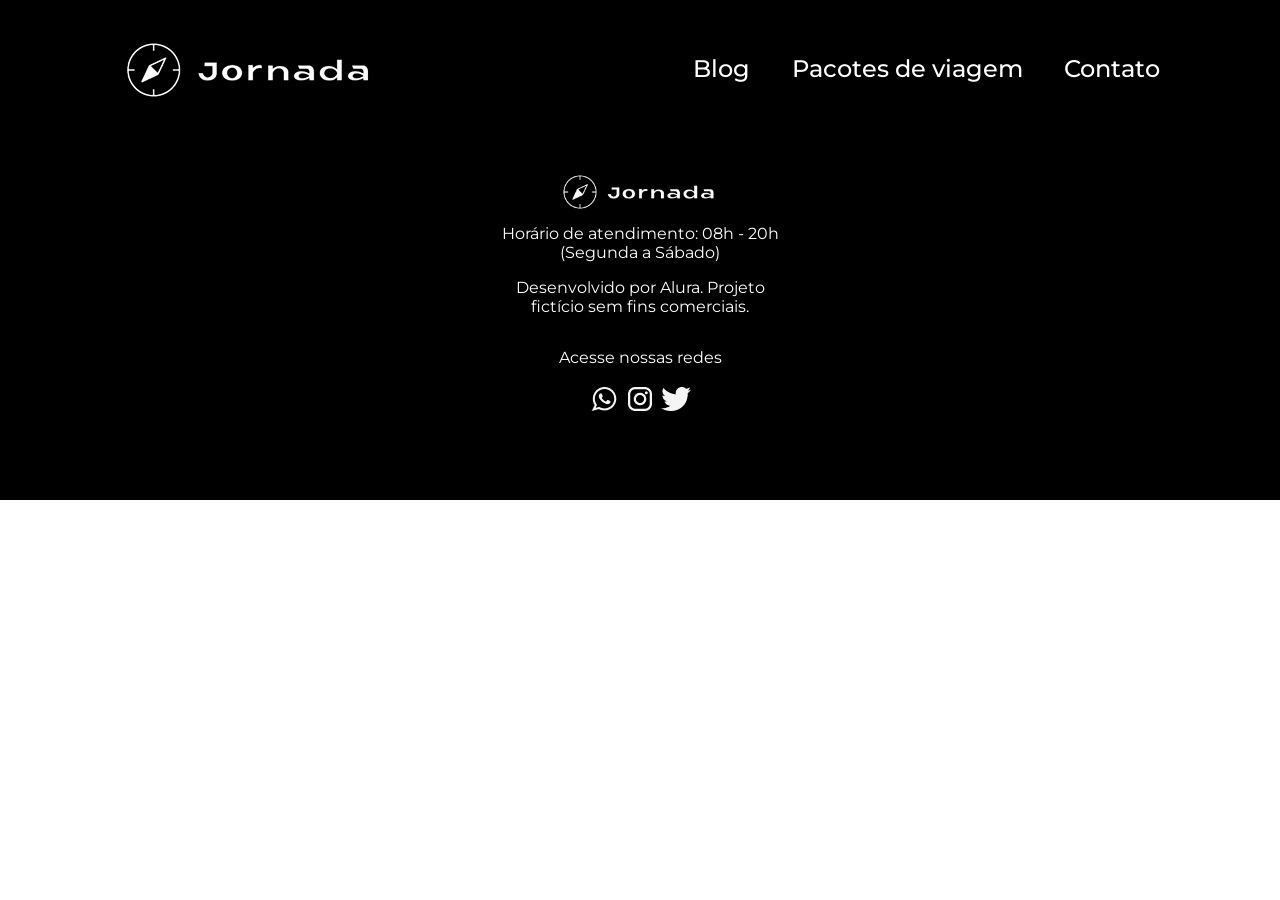
==== index.html @ edbb8ec6 "Adiciona a sessão footer" ====
<!doctype html>
<html lang="pt-br">
  <head>
    <meta charset="UTF-8" />
    <meta name="viewport" content="width=device-width, initial-scale=1.0" />
    <link rel="stylesheet" href="css/style.css" />
    <title>Jornada Viagens</title>
  </head>

  <body>
    <header>
      <a href="index.html" class="logo" title="Voltar para a tela inicial">
        <img
          class="img-mobile"
          src="img/bussola-jornada-branca.png"
          alt="Bussola do logo Jornada Viagens na cor branca"
        />
        <img
          class="img-desktop"
          src="img/bussola-texto-jornada-branca.png"
          alt="Logo Jornada Viagens na cor branca"
        />
      </a>
      <div class="navegation-menu">
        <label for="menu">
          <img src="img/menu.png" alt="" />
        </label>
        <input type="checkbox" id="menu" hidden />
        <nav>
          <ul class="list-links">
            <li>
              <a href="blog.html" target="_blank" title="Acessar Blog">Blog</a>
            </li>
            <li>
              <a
                href="pacoteshtml"
                target="_blank"
                title="Acessar Pacotes de viagem"
                >Pacotes de viagem</a
              >
            </li>
            <li>
              <a href="contato.html" target="_blank" title="Acessar Contato"
                >Contato</a
              >
            </li>
          </ul>
        </nav>
      </div>
    </header>
    <!-- <section class="hero">
      <div class="hero-img"></div>
      <h2>
        Somos uma agência apaixonada por criar viagens inesquecíveis. Do destino
        à seleção das atividades, cuidamos de todos os detalhes para que você
        aproveite ao máximo cada momento da sua jornada!
      </h2>
    </section>
     <section class="offers">
      <div class="section-title">
        <h2>Ofertas da Semana</h2>
        <hr />
      </div>
      <div class="offers-cards">
        <article class="card japao">
          <header>
            <p>HOTEL+AÉREO</p>
            <h3>
              Japão<br />
              <span>R$ 4000</span>
            </h3>
          </header>
          <footer>
            <a href="#" class="button">Ver Detalhes</a>
          </footer>
        </article>
        <article class="card san-andreas">
          <header>
            <p>HOTEL+AÉREO</p>
            <h3>
              San Andreas<br />
              <span>R$ 3000</span>
            </h3>
          </header>
          <footer>
            <a href="#" class="button">Ver Detalhes</a>
          </footer>
        </article>
        <article class="card paraiba">
          <header>
            <p>HOTEL+AÉREO</p>
            <h3>
              Paraíba<br />
              <span>R$ 1200</span>
            </h3>
          </header>
          <footer>
            <a href="#" class="button">Ver Detalhes</a>
          </footer>
        </article>
        <article class="card manaus">
          <header>
            <p>HOTEL+AÉREO</p>
            <h3>
              Manaus<br />
              <span>R$ 1600</span>
            </h3>
          </header>
          <footer>
            <a href="#" class="button">Ver Detalhes</a>
          </footer>
        </article>
      </div>
      
    </section>
    <section class="categories">
      <div class="section-title">
        <h2>Busque por Categoria</h2>
        <hr>
      </div>
      <div class="categories-cards">
        <a href="#" class="card" target="_blank" title="Busque pela categoria de Pacotes Nacionais">
          <img src="img/icon-caminhada.png" alt="ícone cinza de uma pessoa fazendo tracking">
          <h3 class="content-title">Pacotes<br> Nacionais</h3>
        </a>
        <a href="#" class="card" target="_blank" title="Busque pela categoria de Pacotes Internacionais">
          <img src="img/icon-aviao.png" alt="ícone cinza de um avião">
          <h3 class="content-title">Pacotes Internacionais</h3>
        </a>
        <a href="#" class="card single-line transfer" target="_blank" title="Busque pela categoria de Transfer">
          <img src="img/icon-veiculo.png" alt="ícone cinza de veículo">
          <h3 class="content-title">Transfer</h3>
        </a>
        <a href="#" class="card single-line" target="_blank" title="Busque pela categoria de Seguro Viagem">
          <img src="img/icon-viagem-segura.png" alt="ícone cinza do planeta terra com um cadeado">
          <h3 class="content-title">Seguro Viagem</h3>
        </a>
      </div>
    </section> 
    <section class="destinations">
      <div class="section-title">
        <h2>Destinos Populares</h2>
        <hr />
      </div>
      <div class="destinations-items">
        <article class="item">
          <header>
            <div class="img-item tokyo"></div>
            <h4 class="content-title">Tokyo</h4>
          </header>
          <p class="content-text">
            Tóquio é uma cidade vibrante e cosmopolita, com seus templos
            históricos, museus de arte moderna e arranha-céus icônicos. Não
            perca a chance de mergulhar em sua atmosfera fascinante.
          </p>
          <footer>
            <a href="#" class="button">Ver Detalhes</a>
          </footer>
        </article>
        <article class="item">
          <header>
            <div class="img-item osaka"></div>
            <h4 class="content-title">Osaka</h4>
          </header>
          <p class="content-text">
            Osaka é uma cidade agitada e moderna no Japãos. A cidade é famosa
            por sua gastronomia deliciosa e por ser um excelente ponto de
            partida para explorar outras cidades japonesas próximas.
          </p>
          <footer>
            <a href="#" class="button">Ver Detalhes</a>
          </footer>
        </article>
      </div>
    </section> 
    <section class="payments">
      <div class="section-title">
        <h2>Condiçoes de Pagamento</h2>
        <hr />
      </div>
      <div class="section-payments">
        <div class="text-content">
          <h3 class="content-title">Parcelamento em até 12x!</h3>
          <p class="content-text">
            Viaje pagando em até 12 parcelas no cartão, à vista no crédito com
            5% de desconto ou no Pix com 10% de desconto!
          </p>
        </div>
        <div class="image-content grid-layout">
          <div class="image bag"></div>
          <div class="image passport"></div>
          <div class="image people"></div>
        </div>
      </div>
    </section>
    <section class="testimonials">
      <div class="section-title">
        <h2>Depoimentos</h2>
        <hr />
      </div>
      <div class="testimonials-area">
        <article class="avatar-testimonial">
        <p>A Jornada foi uma das melhores agências de viagens que eu já experimentei. O serviço ao cliente foi excepcional, e toda a equipe foi muito atenciosa e prestativa.</p>
        <div class="avatar-comments">
          <img src="img/avatar-talita.png" alt="">
          <h2>Talita Villas Boas</h2>
          <img class="stars" src="img/icon-stars.png" alt="">
        </div>
      </article>
      <article class="avatar-testimonial">
        <p>Recomendo fortemente a agência de viagens Jornada. Eles oferecem um serviço personalizado e de alta qualidade que excedeu minhas expectativas em minha última viagem.</p>
        <div class="avatar-comments">
          <img src="img/avatar-amari.png" alt="">
          <h2>Amari Salin</h2>
          <img class="stars" src="img/icon-stars.png" alt="">
        </div>
      </article>
      <article class="avatar-testimonial">
        <p>Minha viagem com a Jornada foi incrível! Recomendo muito a agência para quem busca uma experiência emocionante e personalizada.</p>
        <div class="avatar-comments">
          <img src="img/avatar-lauro.png" alt="">
          <h2>Lauro B. Matos</h2>
          <img class="stars" src="img/icon-stars.png" alt="">
        </div>
      </div>
      
      </article>
    </section> -->
    <footer>
      <img class="logo-footer"
        src="img/bussola-texto-jornada-branca.png"
        alt="Logo Jornada Viagens na cor branca"
      />
      <p>Horário de atendimento: 08h - 20h (Segunda a Sábado)</p>
      <p>Desenvolvido por Alura. Projeto fictício sem fins comerciais.</p>
      <article class="social-network">
        <p>Acesse nossas redes</p>
        <div class="icon-social">
          <img src="img/logo-whats.png" alt="Logo do Whatsapp na cor branca">
          <img src="img/logo-instagram.png" alt="Logo do Instagram na cor branca">
          <img src="img/logo-twiter.png" alt="Logo do Twiter na cor branca">
        </div>
      </article>
    </footer>
  </body>
</html>
---- css/style.css ----
@import url(./global.css);
@import url(./header.css);
@import url(./hero.css);
@import url(./offers.css);
@import url(./categories.css);
@import url(./destinations.css);
@import url(./payments.css);
@import url(./testimonials.css);
@import url(./footer.css);
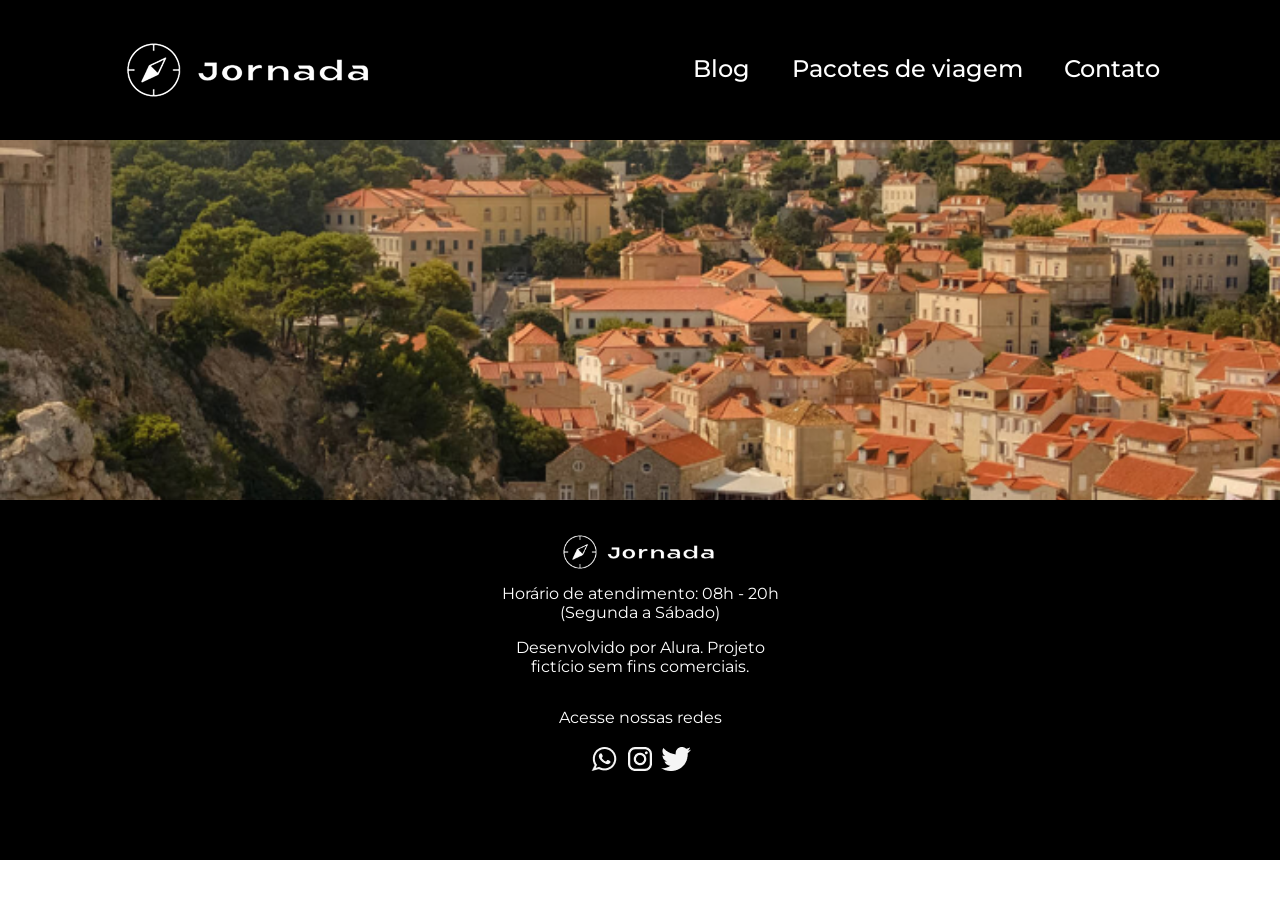
==== commit aa311273: "Adiciona imagem de fundo acima do footer" ====
--- a/index.html
+++ b/index.html
@@ -226,13 +226,17 @@
       
       </article>
     </section> -->
+    <section class="img-footer" title="Cidade na beira de um mar"></section>
     <footer>
-      <img class="logo-footer"
+      <article class="footer-info">
+        <img class="logo-footer"
         src="img/bussola-texto-jornada-branca.png"
         alt="Logo Jornada Viagens na cor branca"
       />
       <p>Horário de atendimento: 08h - 20h (Segunda a Sábado)</p>
       <p>Desenvolvido por Alura. Projeto fictício sem fins comerciais.</p>
+      </article>
+      
       <article class="social-network">
         <p>Acesse nossas redes</p>
         <div class="icon-social">
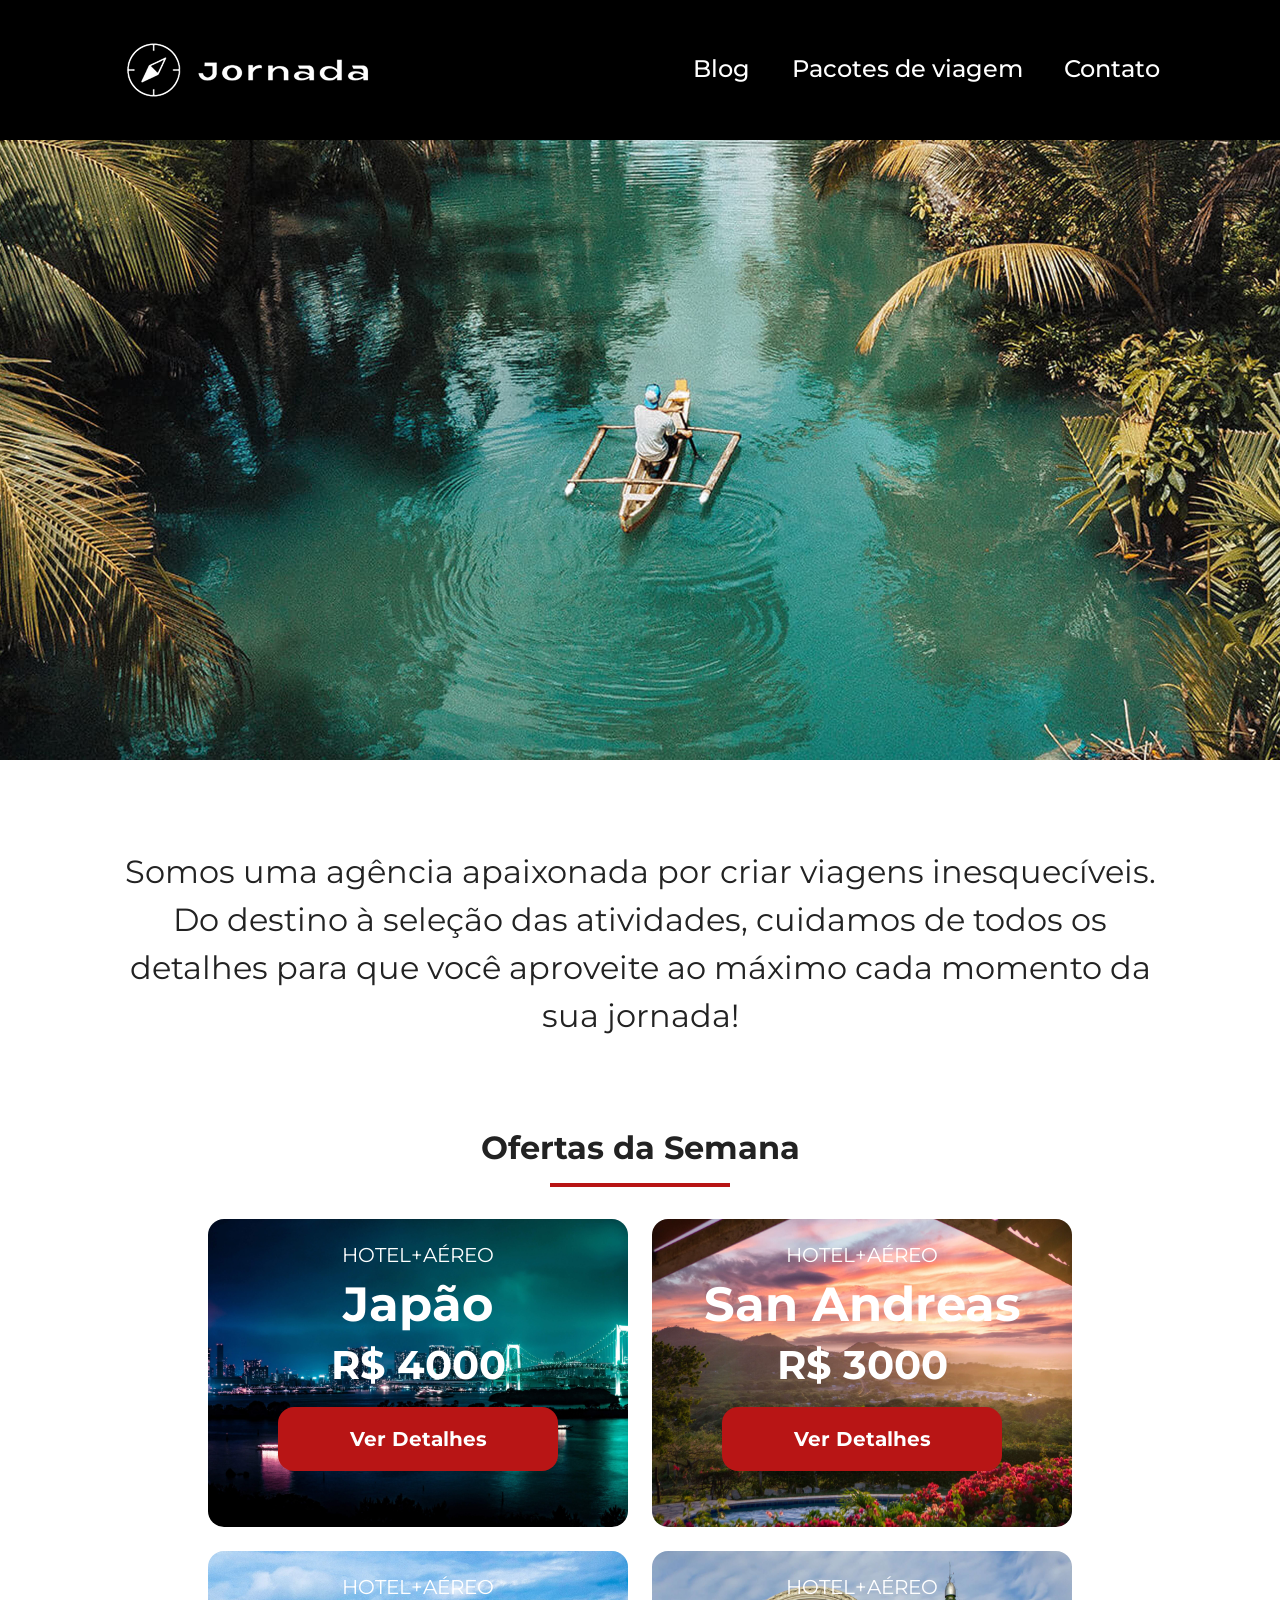
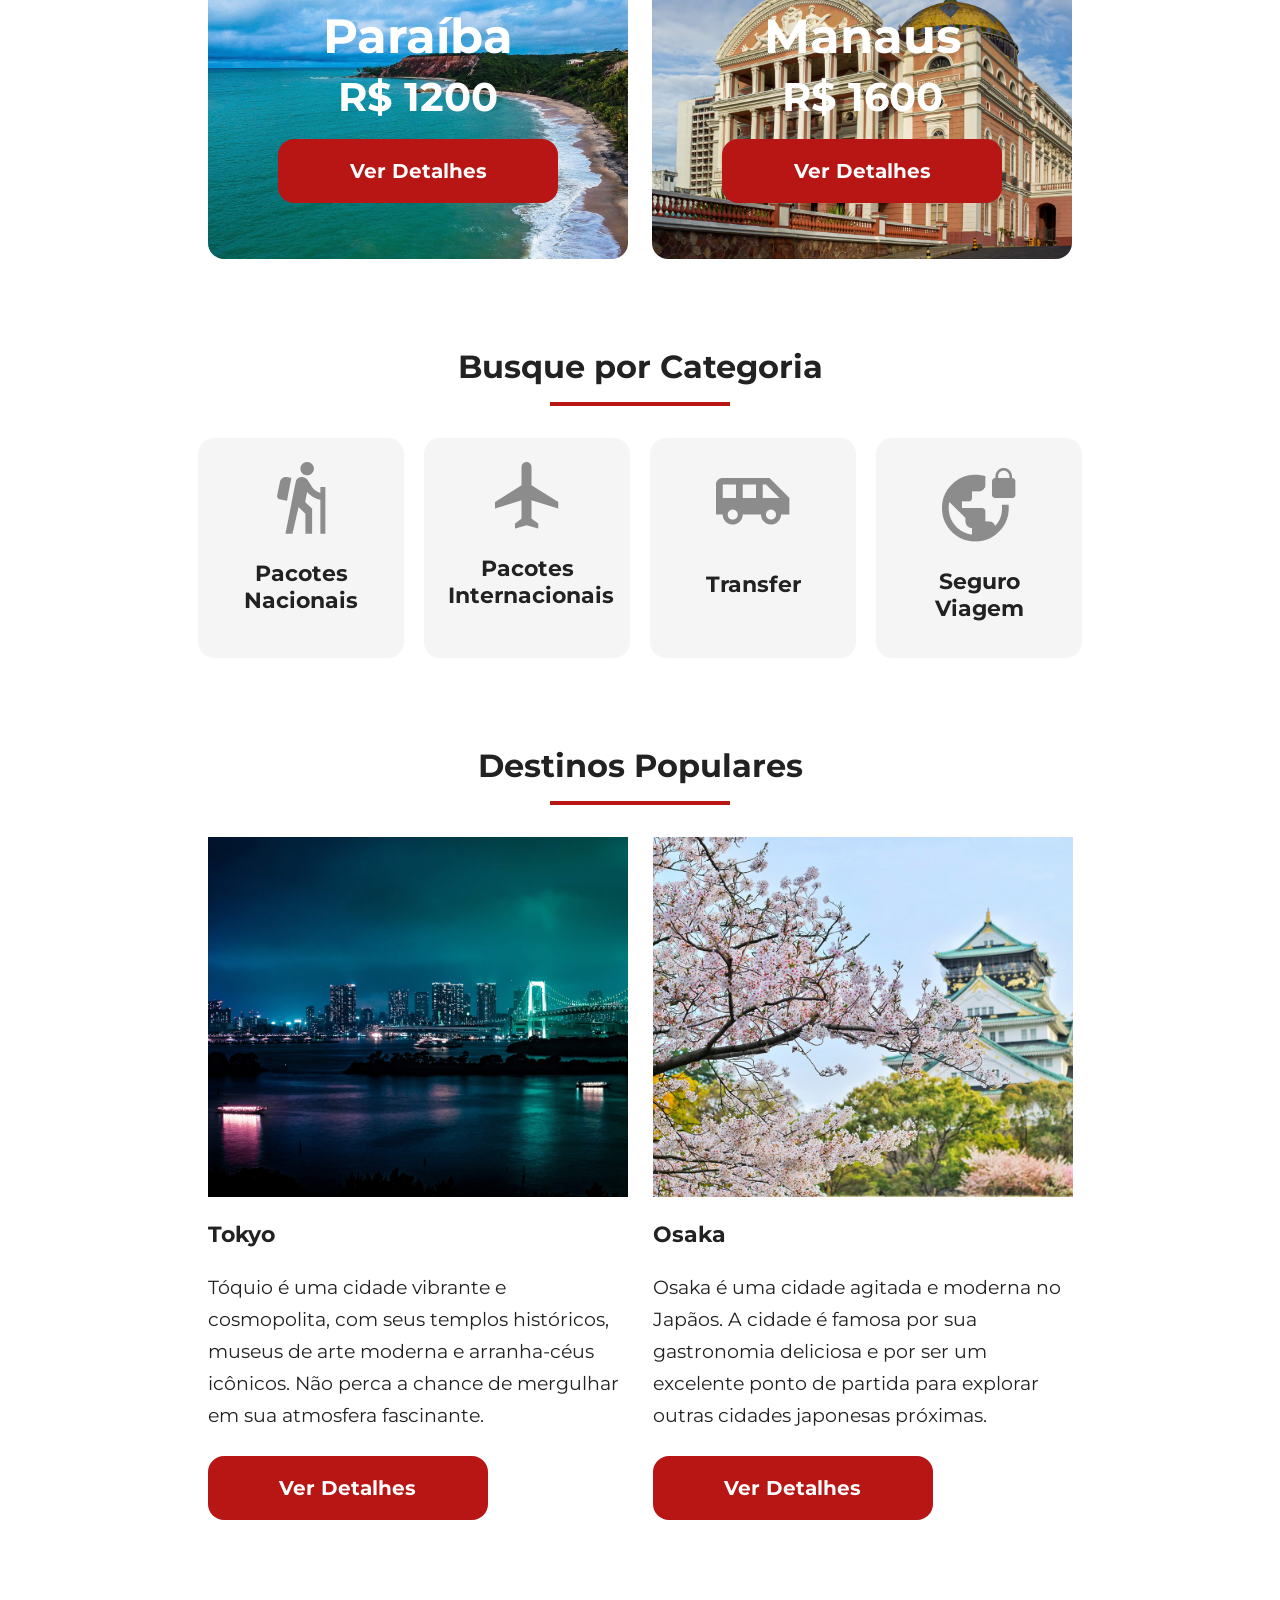
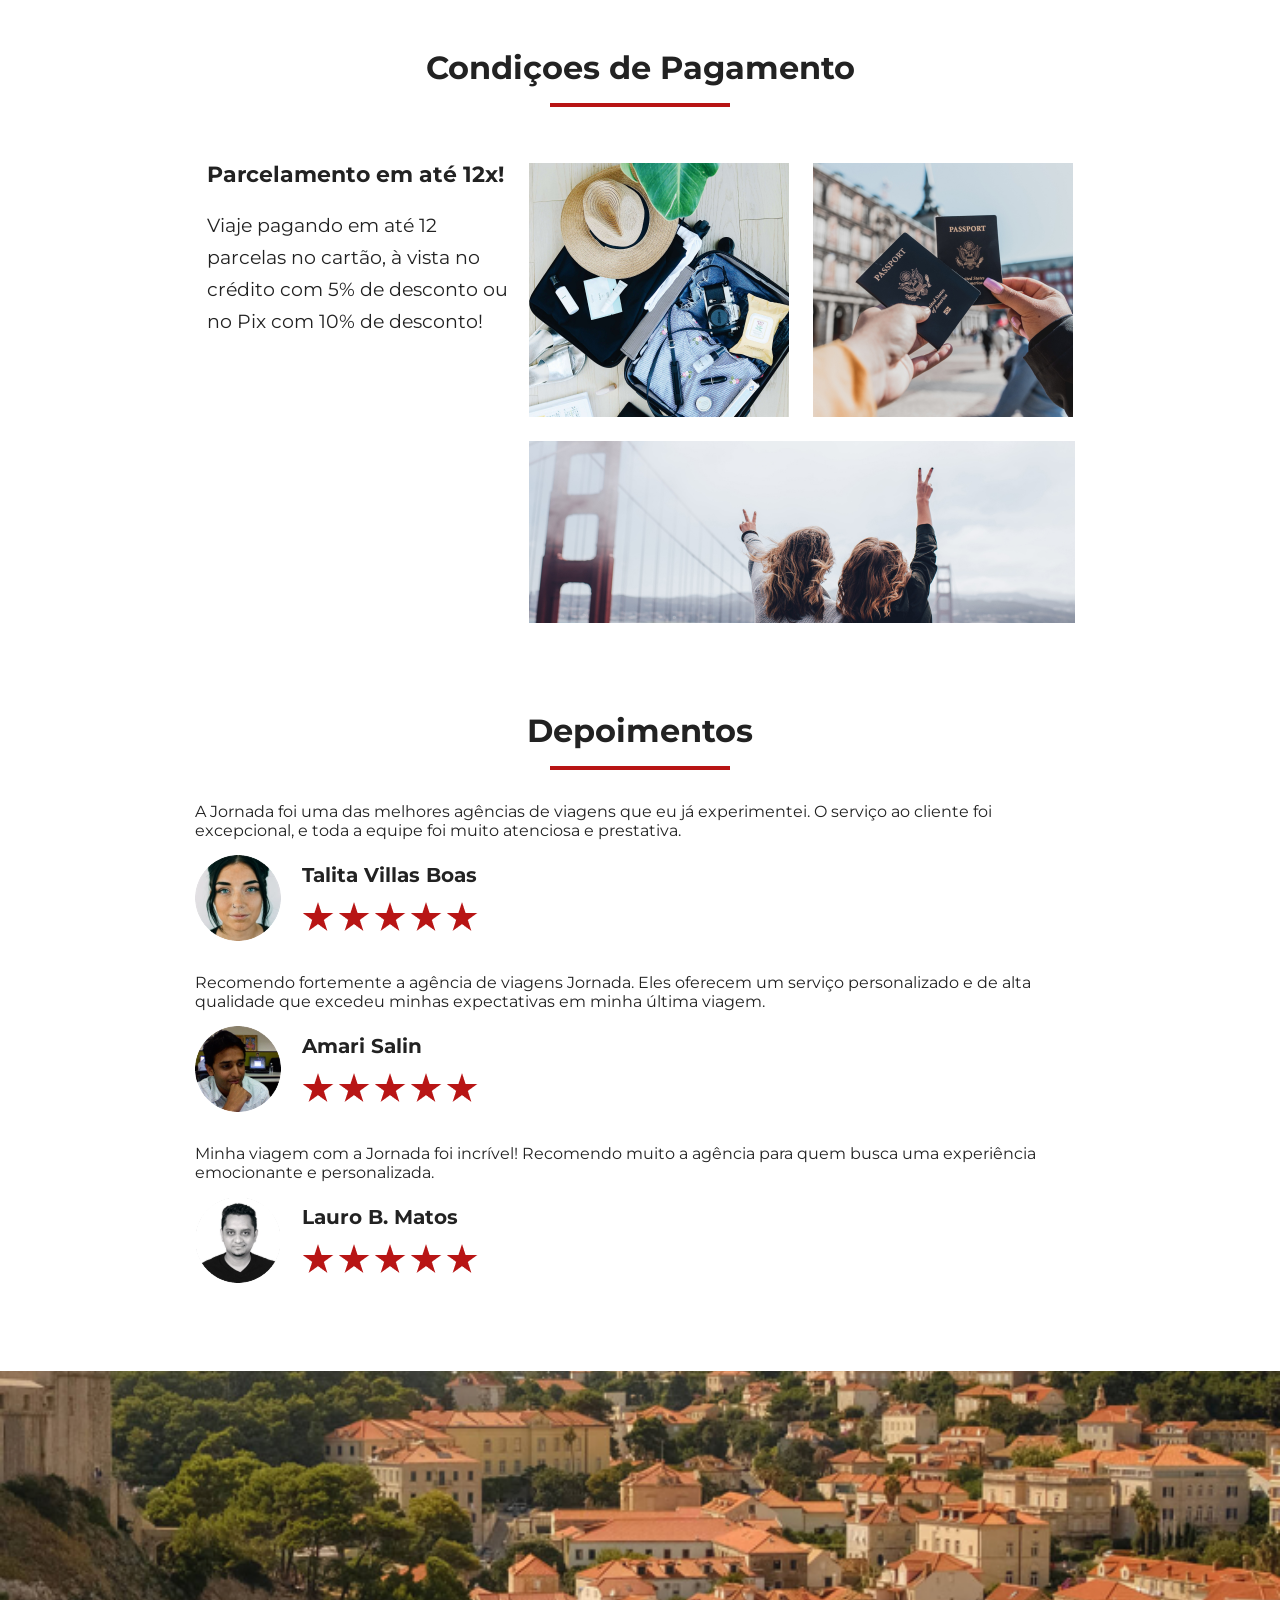
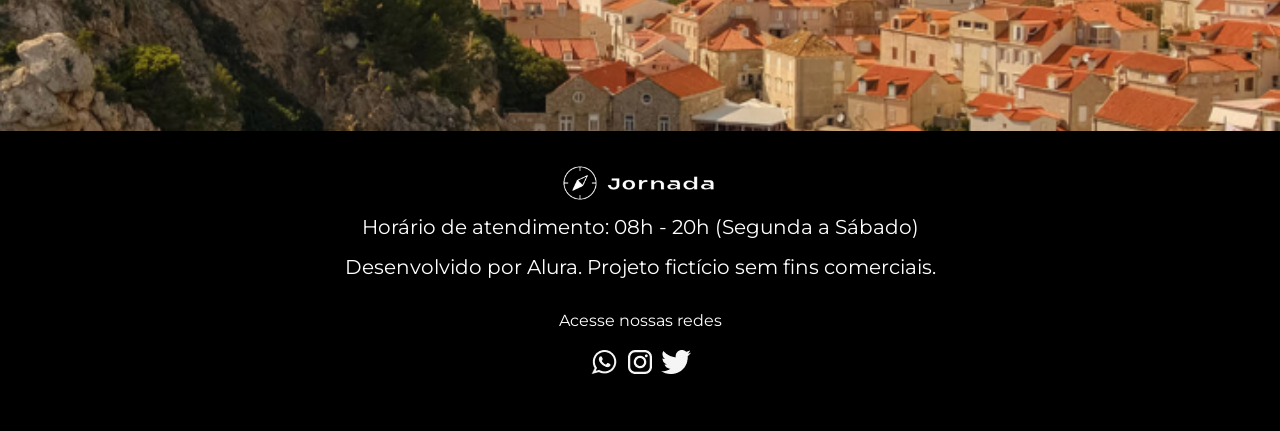
==== commit 81eef5cd: "Finaliza a sessão footer" ====
--- a/index.html
+++ b/index.html
@@ -48,7 +48,7 @@
         </nav>
       </div>
     </header>
-    <!-- <section class="hero">
+    <section class="hero">
       <div class="hero-img"></div>
       <h2>
         Somos uma agência apaixonada por criar viagens inesquecíveis. Do destino
@@ -225,9 +225,9 @@
       </div>
       
       </article>
-    </section> -->
+    </section>
     <section class="img-footer" title="Cidade na beira de um mar"></section>
-    <footer>
+    <footer class="section-info">
       <article class="footer-info">
         <img class="logo-footer"
         src="img/bussola-texto-jornada-branca.png"
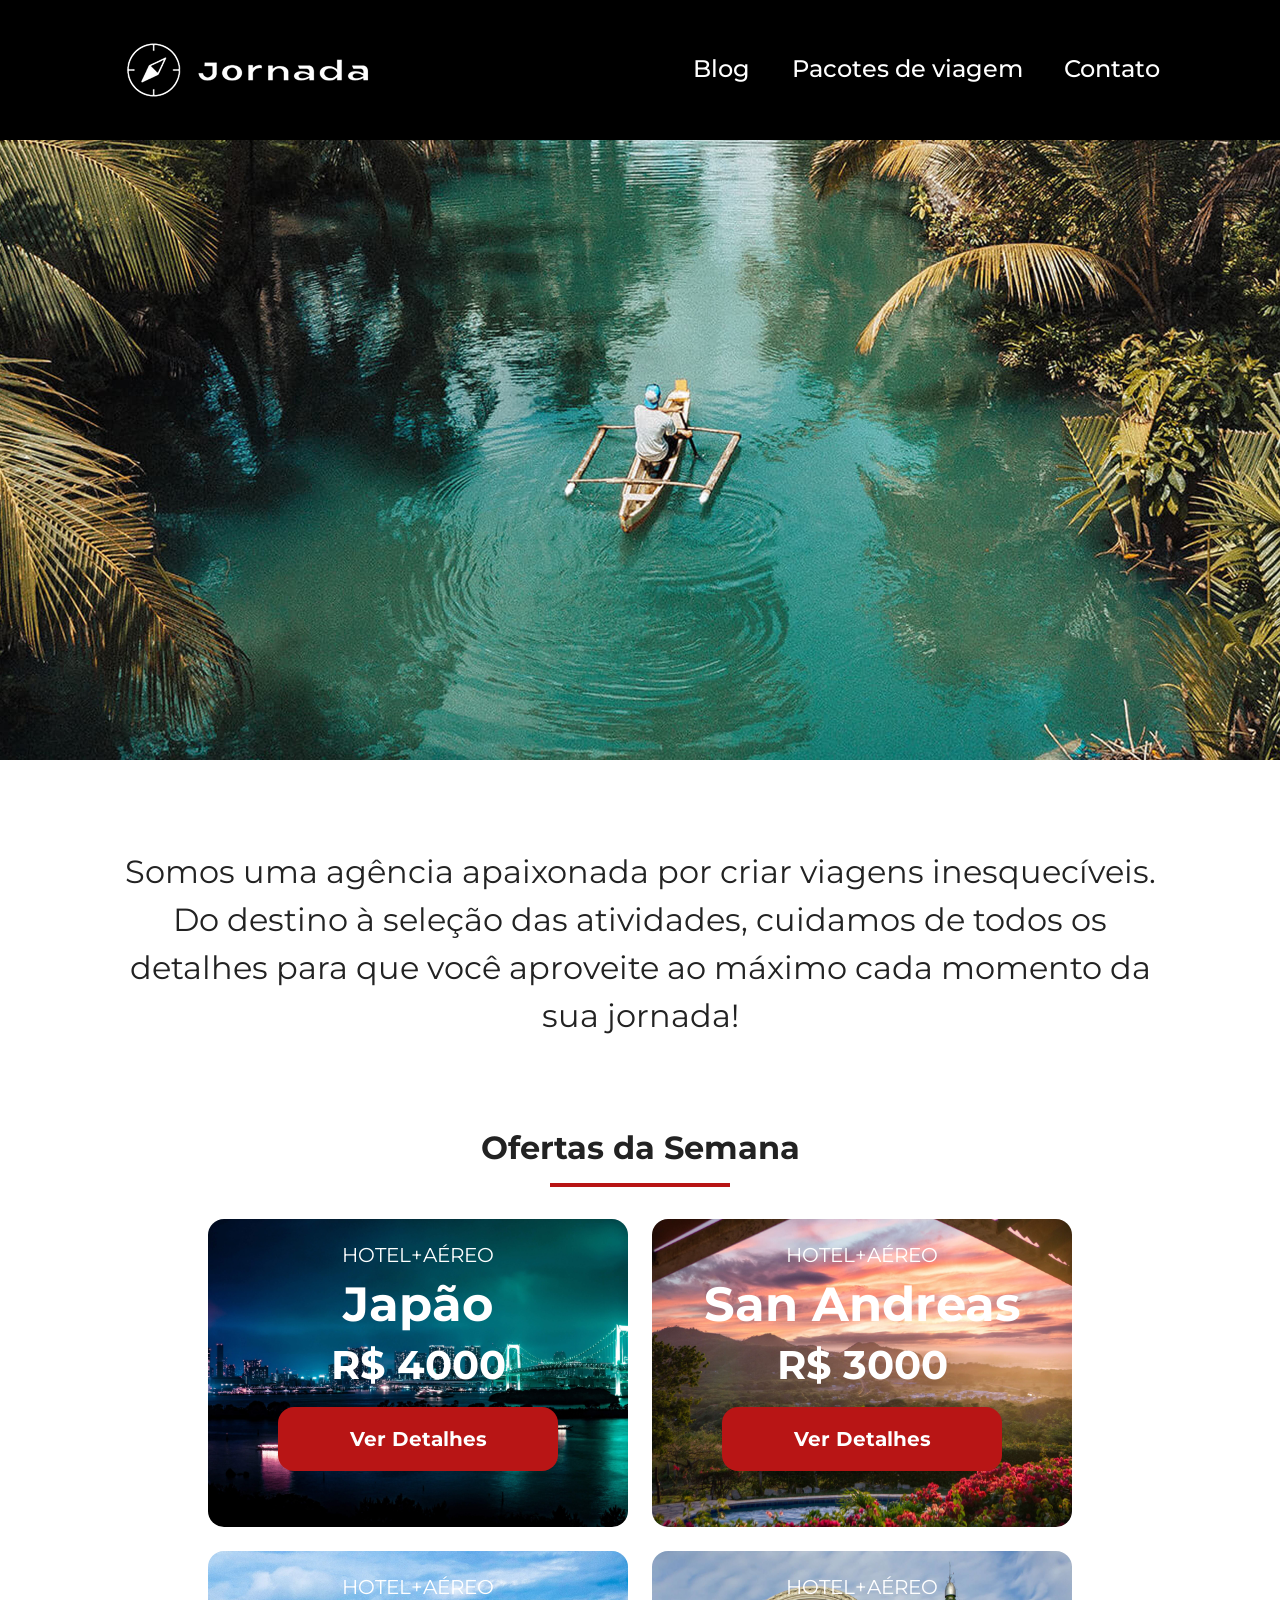
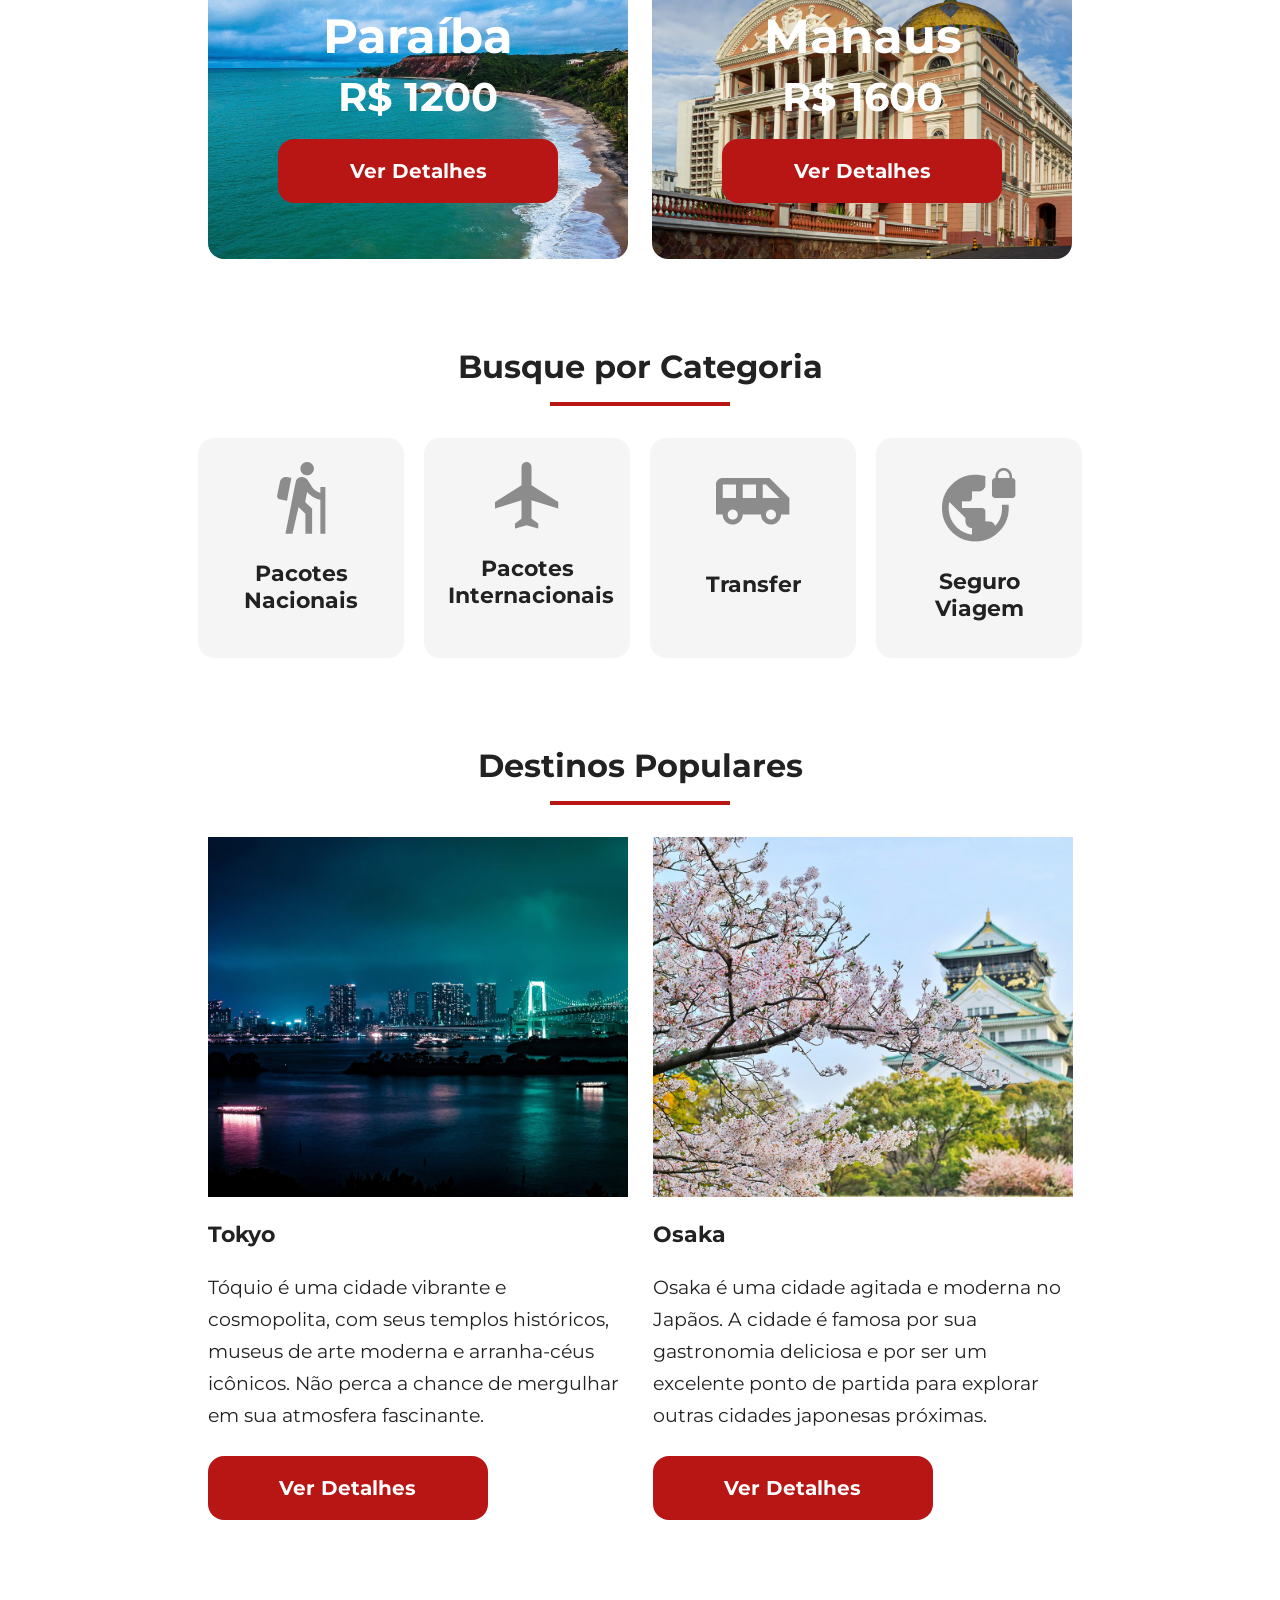
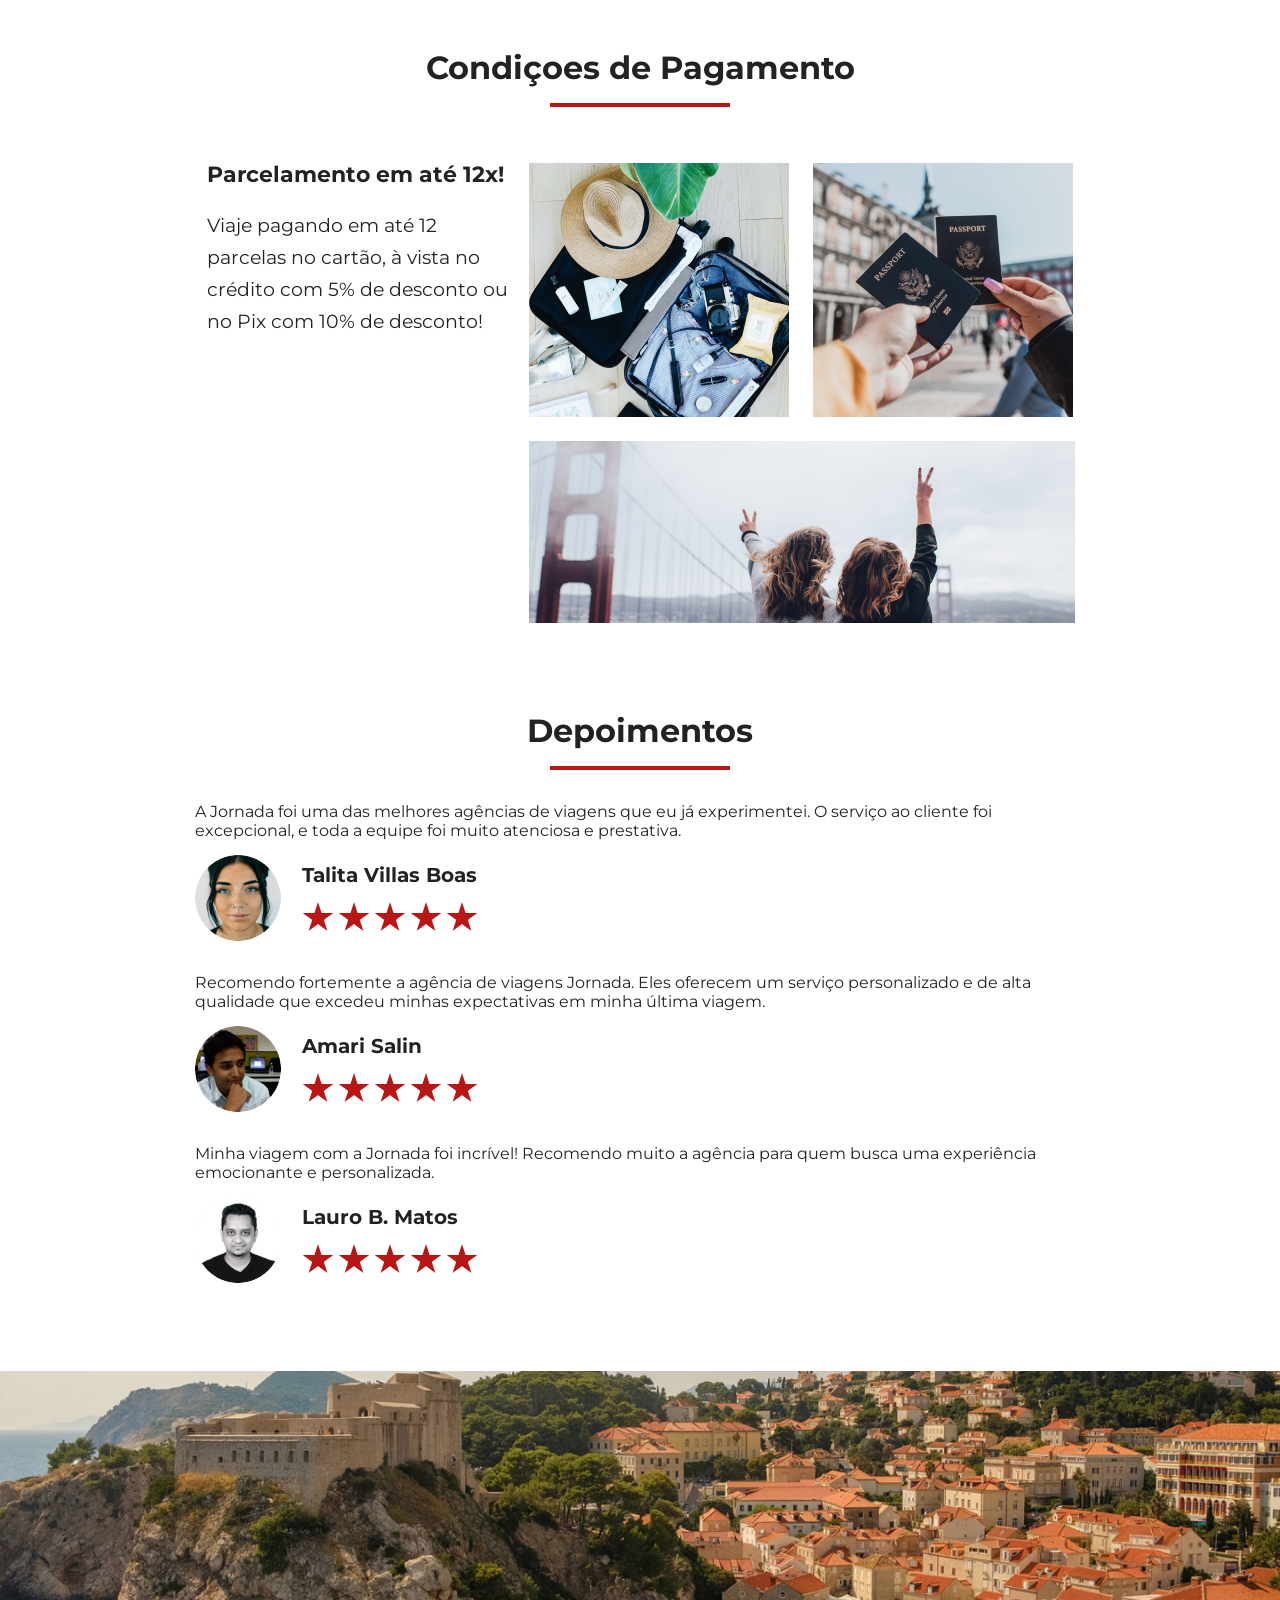
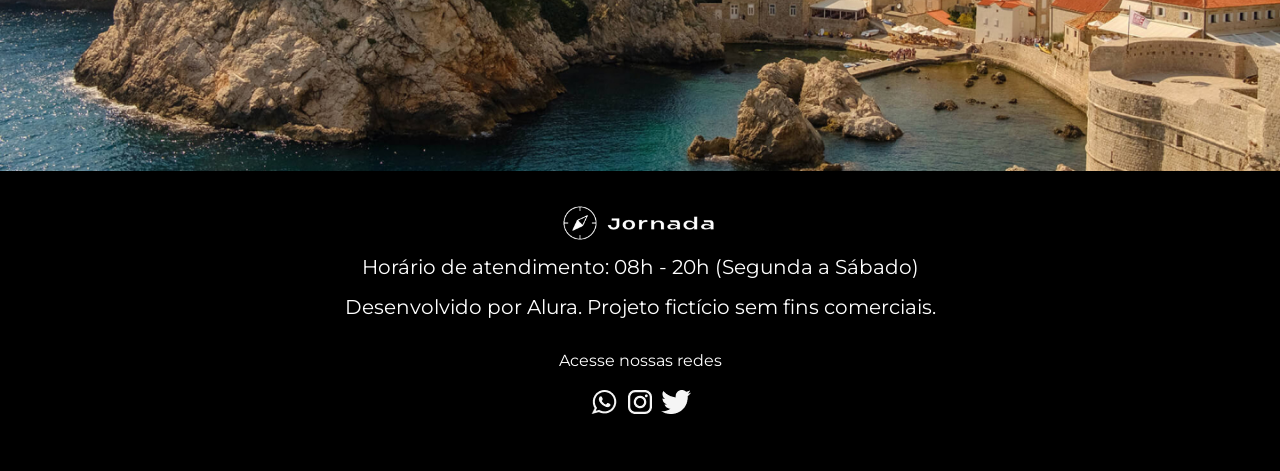
==== commit 5cabca02: "Adiciona favico" ====
--- a/index.html
+++ b/index.html
@@ -3,6 +3,8 @@
   <head>
     <meta charset="UTF-8" />
     <meta name="viewport" content="width=device-width, initial-scale=1.0" />
+
+    <link rel="icon" href="favico.svg" type="xml/svg">
     <link rel="stylesheet" href="css/style.css" />
     <title>Jornada Viagens</title>
   </head>
@@ -146,7 +148,7 @@
         <article class="item">
           <header>
             <div class="img-item tokyo"></div>
-            <h4 class="content-title">Tokyo</h4>
+            <h3 class="content-title">Tokyo</h3>
           </header>
           <p class="content-text">
             Tóquio é uma cidade vibrante e cosmopolita, com seus templos
@@ -160,7 +162,7 @@
         <article class="item">
           <header>
             <div class="img-item osaka"></div>
-            <h4 class="content-title">Osaka</h4>
+            <h3 class="content-title">Osaka</h3>
           </header>
           <p class="content-text">
             Osaka é uma cidade agitada e moderna no Japãos. A cidade é famosa
